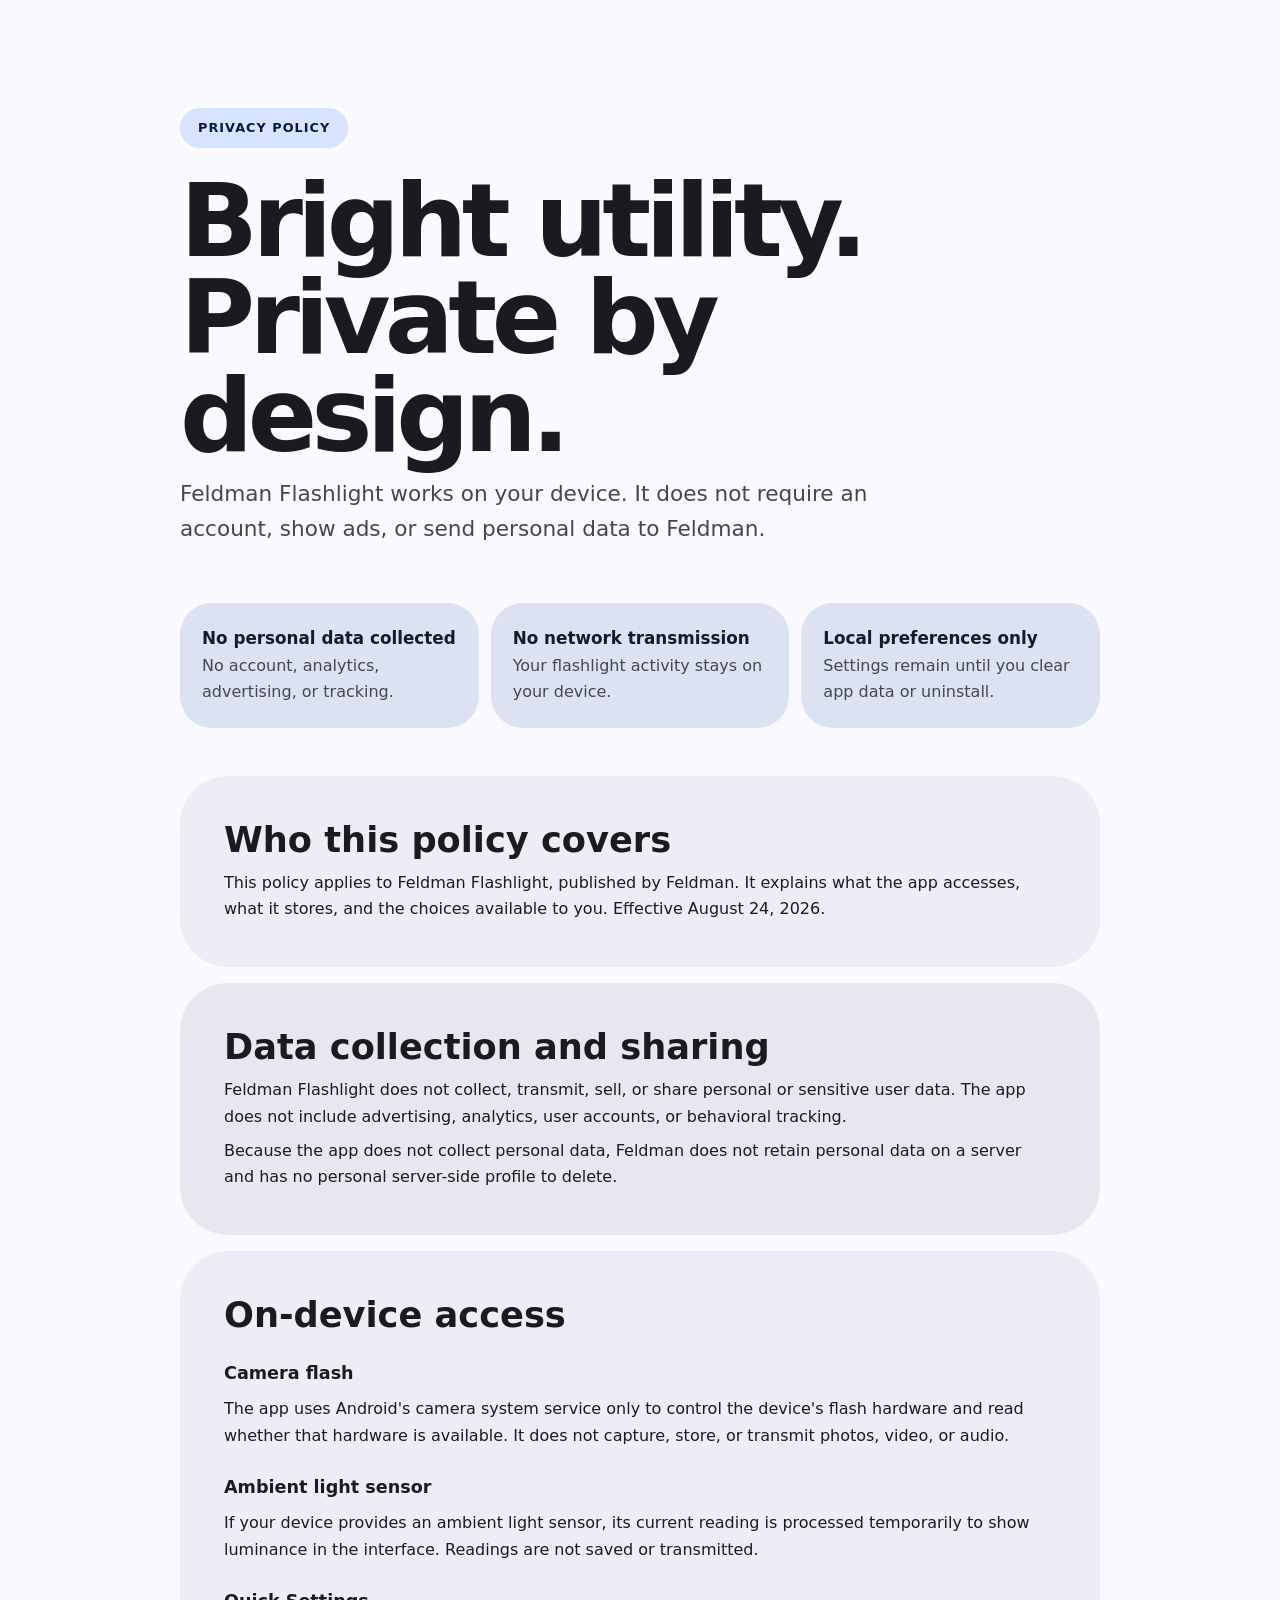
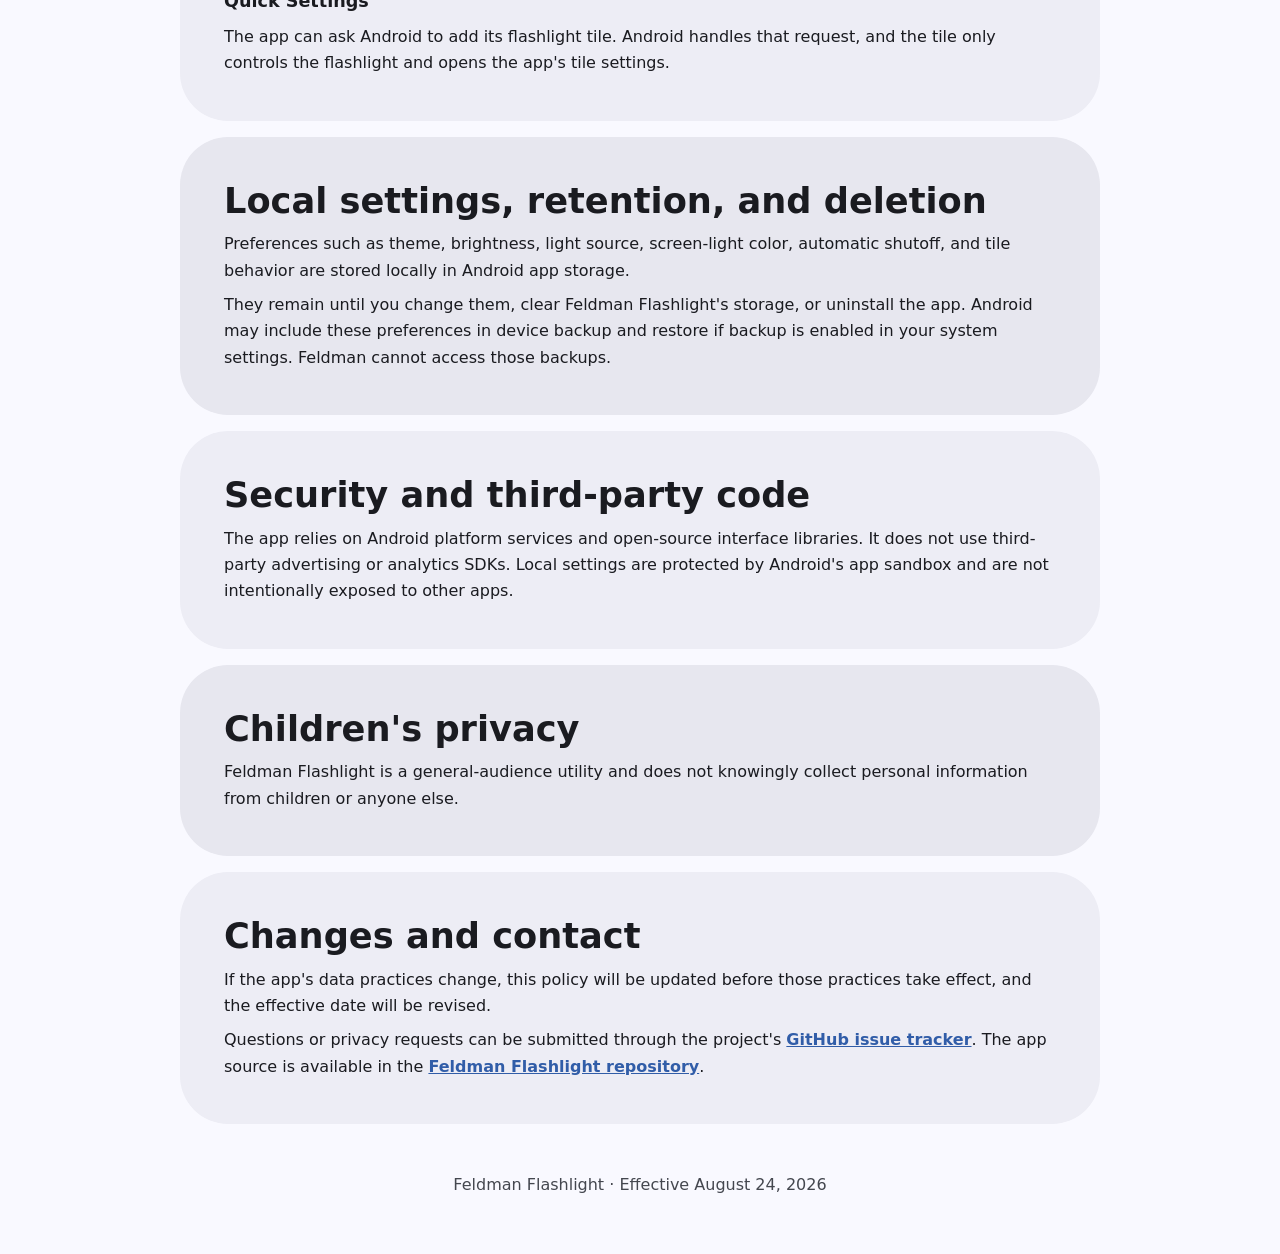
==== privacy-policy.html @ a7101e64 "Prepare beta1 release features" ====
<!doctype html>
<html lang="en">
<head>
  <meta charset="utf-8">
  <meta name="viewport" content="width=device-width, initial-scale=1">
  <meta name="color-scheme" content="light dark">
  <meta name="theme-color" content="#d7e3ff">
  <title>Feldman Flashlight Privacy Policy</title>
  <style>
    :root {
      --md-sys-color-primary: #315da8;
      --md-sys-color-on-primary: #ffffff;
      --md-sys-color-primary-container: #d7e3ff;
      --md-sys-color-on-primary-container: #001b3f;
      --md-sys-color-secondary-container: #dce2f1;
      --md-sys-color-on-secondary-container: #151b29;
      --md-sys-color-surface: #f9f9ff;
      --md-sys-color-surface-container: #ededf5;
      --md-sys-color-surface-container-high: #e7e7ef;
      --md-sys-color-on-surface: #1a1b20;
      --md-sys-color-on-surface-variant: #44474f;
      --md-sys-color-outline: #74777f;
      --md-sys-color-inverse-surface: #2f3036;
      --md-sys-color-inverse-on-surface: #f1f0f7;
      --md-sys-shape-small: 12px;
      --md-sys-shape-medium: 20px;
      --md-sys-shape-large: 32px;
      --md-sys-shape-extra-large: 48px;
      --content-width: 920px;
    }

    @media (prefers-color-scheme: dark) {
      :root {
        --md-sys-color-primary: #aac7ff;
        --md-sys-color-on-primary: #002f67;
        --md-sys-color-primary-container: #174683;
        --md-sys-color-on-primary-container: #d7e3ff;
        --md-sys-color-secondary-container: #414753;
        --md-sys-color-on-secondary-container: #dce2f1;
        --md-sys-color-surface: #121318;
        --md-sys-color-surface-container: #1e1f25;
        --md-sys-color-surface-container-high: #292a30;
        --md-sys-color-on-surface: #e3e2e9;
        --md-sys-color-on-surface-variant: #c4c6d0;
        --md-sys-color-outline: #8e9099;
        --md-sys-color-inverse-surface: #e3e2e9;
        --md-sys-color-inverse-on-surface: #2f3036;
      }
    }

    * { box-sizing: border-box; }
    html { scroll-behavior: smooth; }
    body {
      margin: 0;
      background: var(--md-sys-color-surface);
      color: var(--md-sys-color-on-surface);
      font-family: system-ui, -apple-system, BlinkMacSystemFont, "Segoe UI", sans-serif;
      font-size: 1rem;
      line-height: 1.65;
    }
    a { color: var(--md-sys-color-primary); font-weight: 650; }
    a:focus-visible, .skip-link:focus-visible {
      outline: 3px solid var(--md-sys-color-primary);
      outline-offset: 4px;
      border-radius: var(--md-sys-shape-small);
    }
    .skip-link {
      position: absolute;
      top: -80px;
      left: 16px;
      z-index: 2;
      padding: 12px 18px;
      color: var(--md-sys-color-inverse-on-surface);
      background: var(--md-sys-color-inverse-surface);
      border-radius: var(--md-sys-shape-medium);
    }
    .skip-link:focus { top: 16px; }
    header, main, footer {
      width: min(calc(100% - 32px), var(--content-width));
      margin-inline: auto;
    }
    header { padding-block: clamp(48px, 10vw, 108px) 32px; }
    .eyebrow {
      display: inline-flex;
      min-height: 40px;
      align-items: center;
      padding-inline: 18px;
      background: var(--md-sys-color-primary-container);
      color: var(--md-sys-color-on-primary-container);
      border-radius: var(--md-sys-shape-large);
      font-size: .8rem;
      font-weight: 750;
      letter-spacing: .08em;
      text-transform: uppercase;
    }
    h1 {
      max-width: 780px;
      margin: 24px 0 12px;
      font-size: clamp(2.75rem, 9vw, 6.4rem);
      line-height: .95;
      letter-spacing: -.055em;
    }
    .lede {
      max-width: 700px;
      margin: 0;
      color: var(--md-sys-color-on-surface-variant);
      font-size: clamp(1.08rem, 2.5vw, 1.35rem);
    }
    .summary {
      display: grid;
      grid-template-columns: repeat(3, 1fr);
      gap: 12px;
      margin-block: 24px 48px;
    }
    .summary div {
      padding: 22px;
      background: var(--md-sys-color-secondary-container);
      color: var(--md-sys-color-on-secondary-container);
      border-radius: var(--md-sys-shape-large);
    }
    .summary strong { display: block; font-size: 1.05rem; }
    .summary span { color: var(--md-sys-color-on-surface-variant); }
    article {
      margin-bottom: 16px;
      padding: clamp(24px, 5vw, 44px);
      background: var(--md-sys-color-surface-container);
      border-radius: var(--md-sys-shape-extra-large);
    }
    article:nth-of-type(even) { background: var(--md-sys-color-surface-container-high); }
    h2 { margin: 0 0 10px; font-size: clamp(1.55rem, 4vw, 2.2rem); line-height: 1.15; }
    h3 { margin: 24px 0 6px; font-size: 1.1rem; }
    p, ul { margin-block: 8px 0; }
    ul { padding-left: 1.3rem; }
    footer {
      padding-block: 32px 56px;
      color: var(--md-sys-color-on-surface-variant);
      text-align: center;
    }
    @media (max-width: 680px) {
      .summary { grid-template-columns: 1fr; }
      article { border-radius: var(--md-sys-shape-large); }
    }
    @media (prefers-reduced-motion: reduce) { html { scroll-behavior: auto; } }
  </style>
</head>
<body>
  <a class="skip-link" href="#policy">Skip to privacy policy</a>
  <header>
    <span class="eyebrow">Privacy policy</span>
    <h1>Bright utility.<br>Private by design.</h1>
    <p class="lede">Feldman Flashlight works on your device. It does not require an account, show ads, or send personal data to Feldman.</p>
  </header>

  <main id="policy">
    <section class="summary" aria-label="Privacy summary">
      <div><strong>No personal data collected</strong><span>No account, analytics, advertising, or tracking.</span></div>
      <div><strong>No network transmission</strong><span>Your flashlight activity stays on your device.</span></div>
      <div><strong>Local preferences only</strong><span>Settings remain until you clear app data or uninstall.</span></div>
    </section>

    <article aria-labelledby="scope-heading">
      <h2 id="scope-heading">Who this policy covers</h2>
      <p>This policy applies to Feldman Flashlight, published by Feldman. It explains what the app accesses, what it stores, and the choices available to you. Effective August 24, 2026.</p>
    </article>

    <article aria-labelledby="collection-heading">
      <h2 id="collection-heading">Data collection and sharing</h2>
      <p>Feldman Flashlight does not collect, transmit, sell, or share personal or sensitive user data. The app does not include advertising, analytics, user accounts, or behavioral tracking.</p>
      <p>Because the app does not collect personal data, Feldman does not retain personal data on a server and has no personal server-side profile to delete.</p>
    </article>

    <article aria-labelledby="device-heading">
      <h2 id="device-heading">On-device access</h2>
      <h3>Camera flash</h3>
      <p>The app uses Android's camera system service only to control the device's flash hardware and read whether that hardware is available. It does not capture, store, or transmit photos, video, or audio.</p>
      <h3>Ambient light sensor</h3>
      <p>If your device provides an ambient light sensor, its current reading is processed temporarily to show luminance in the interface. Readings are not saved or transmitted.</p>
      <h3>Quick Settings</h3>
      <p>The app can ask Android to add its flashlight tile. Android handles that request, and the tile only controls the flashlight and opens the app's tile settings.</p>
    </article>

    <article aria-labelledby="storage-heading">
      <h2 id="storage-heading">Local settings, retention, and deletion</h2>
      <p>Preferences such as theme, brightness, light source, screen-light color, automatic shutoff, and tile behavior are stored locally in Android app storage.</p>
      <p>They remain until you change them, clear Feldman Flashlight's storage, or uninstall the app. Android may include these preferences in device backup and restore if backup is enabled in your system settings. Feldman cannot access those backups.</p>
    </article>

    <article aria-labelledby="security-heading">
      <h2 id="security-heading">Security and third-party code</h2>
      <p>The app relies on Android platform services and open-source interface libraries. It does not use third-party advertising or analytics SDKs. Local settings are protected by Android's app sandbox and are not intentionally exposed to other apps.</p>
    </article>

    <article aria-labelledby="children-heading">
      <h2 id="children-heading">Children's privacy</h2>
      <p>Feldman Flashlight is a general-audience utility and does not knowingly collect personal information from children or anyone else.</p>
    </article>

    <article aria-labelledby="changes-heading">
      <h2 id="changes-heading">Changes and contact</h2>
      <p>If the app's data practices change, this policy will be updated before those practices take effect, and the effective date will be revised.</p>
      <p>Questions or privacy requests can be submitted through the project's <a href="https://github.com/feldmandev/feldman-flashlight/issues">GitHub issue tracker</a>. The app source is available in the <a href="https://github.com/feldmandev/feldman-flashlight">Feldman Flashlight repository</a>.</p>
    </article>
  </main>

  <footer>Feldman Flashlight · Effective August 24, 2026</footer>
</body>
</html>
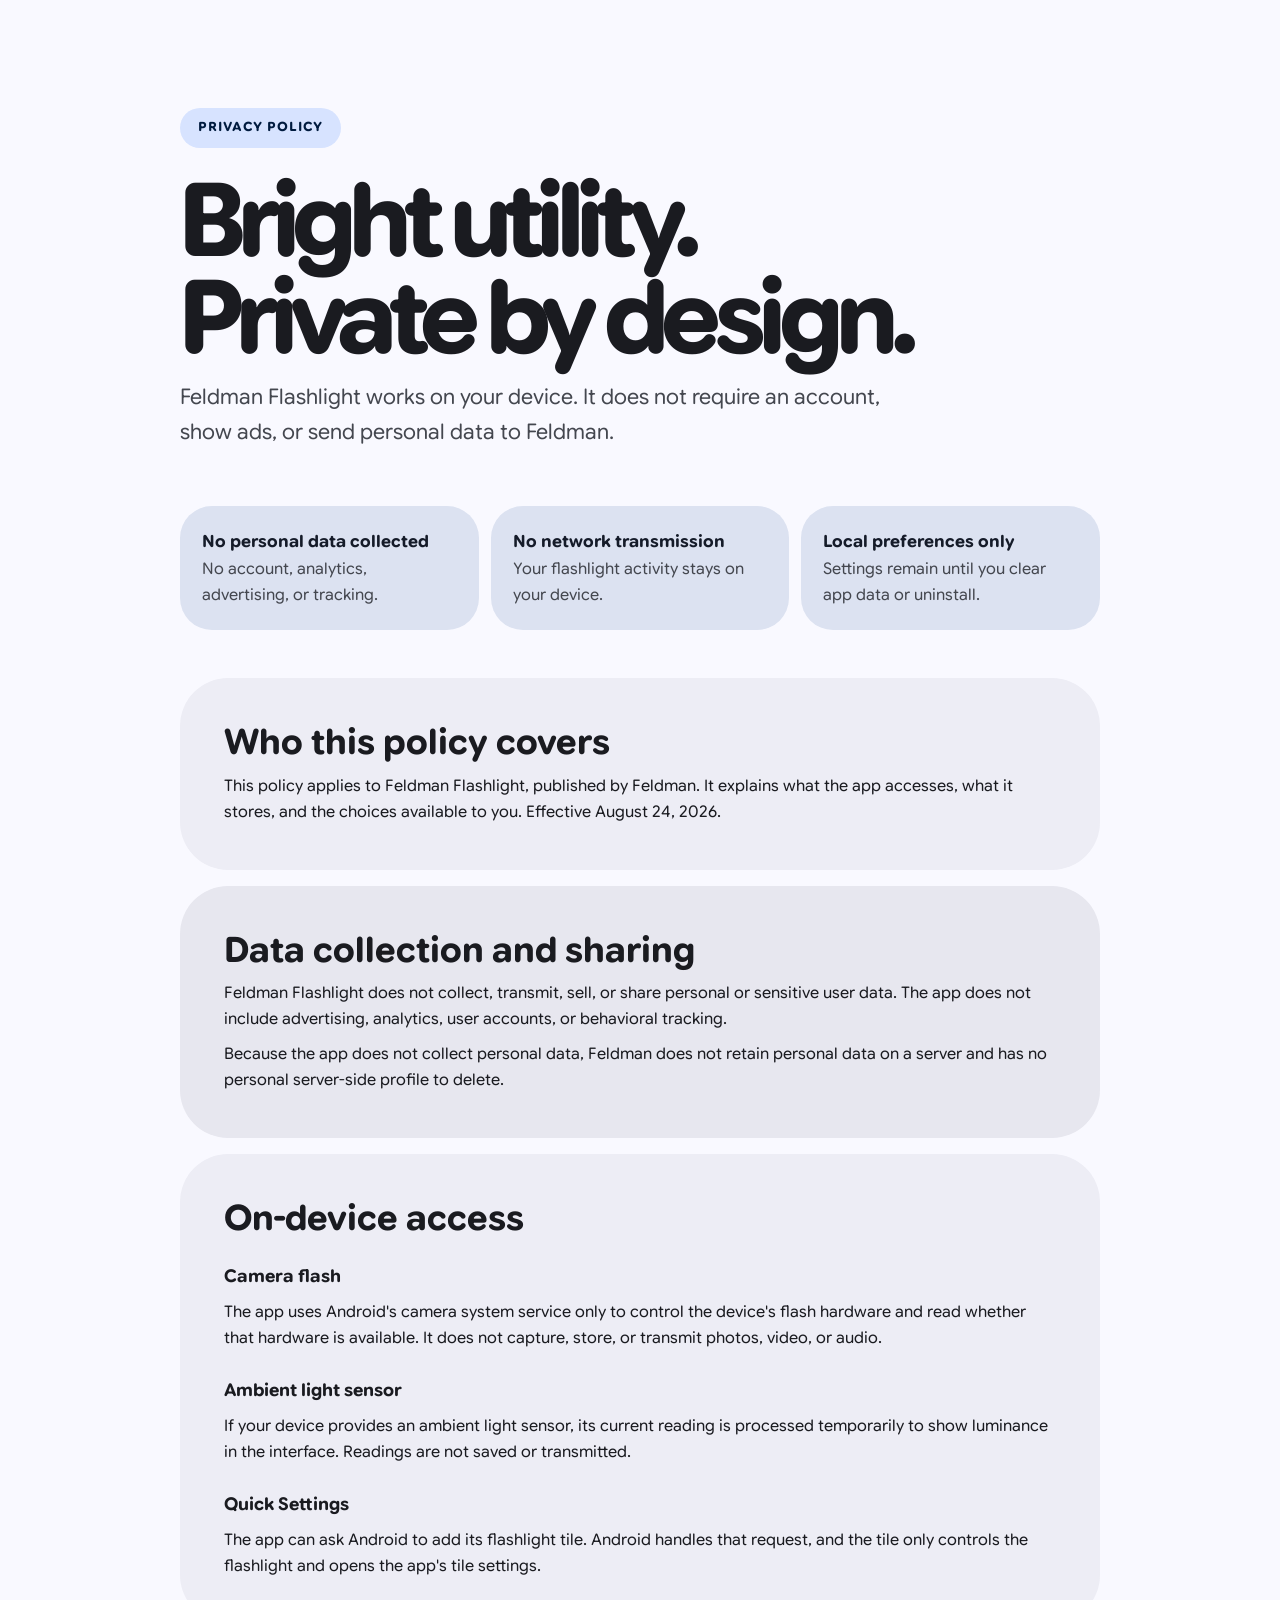
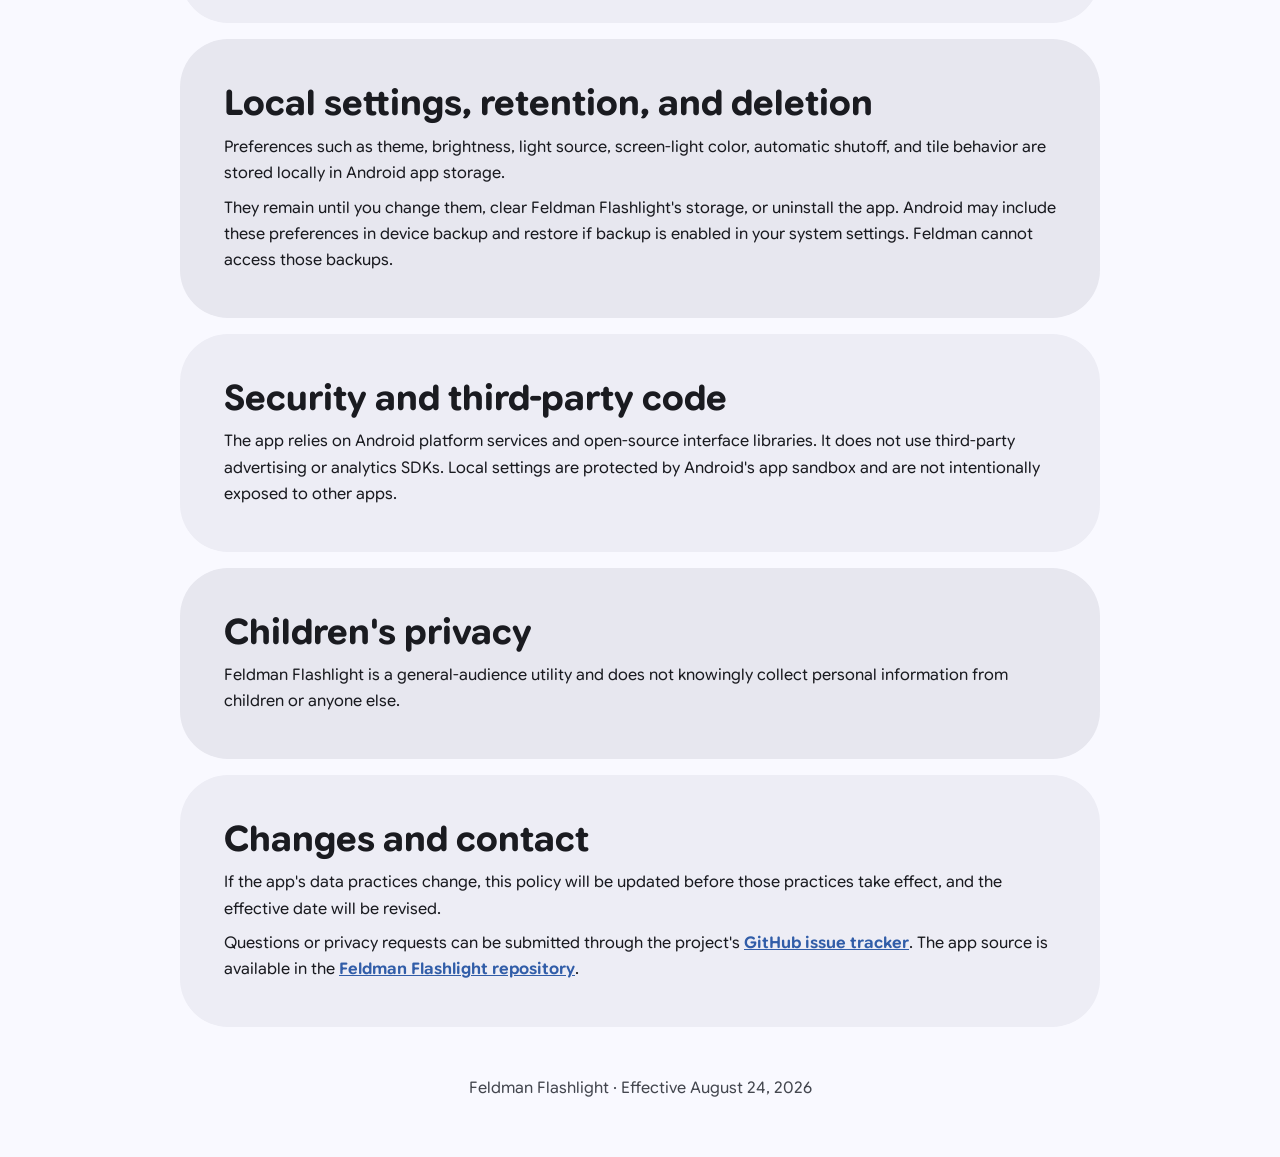
==== commit 6776d5f0: "Clean public release files and add Feldman web font" ====
--- a/privacy-policy.html
+++ b/privacy-policy.html
@@ -7,6 +7,14 @@
   <meta name="theme-color" content="#d7e3ff">
   <title>Feldman Flashlight Privacy Policy</title>
   <style>
+    @font-face {
+      font-family: "Feldman Font";
+      src: url("fonts/FeldmanFont-Rond100.woff2") format("woff2-variations");
+      font-style: normal;
+      font-weight: 1 1000;
+      font-display: swap;
+    }
+
     :root {
       --md-sys-color-primary: #315da8;
       --md-sys-color-on-primary: #ffffff;
@@ -54,7 +62,8 @@
       margin: 0;
       background: var(--md-sys-color-surface);
       color: var(--md-sys-color-on-surface);
-      font-family: system-ui, -apple-system, BlinkMacSystemFont, "Segoe UI", sans-serif;
+      font-family: "Feldman Font", system-ui, sans-serif;
+      font-optical-sizing: auto;
       font-size: 1rem;
       line-height: 1.65;
     }
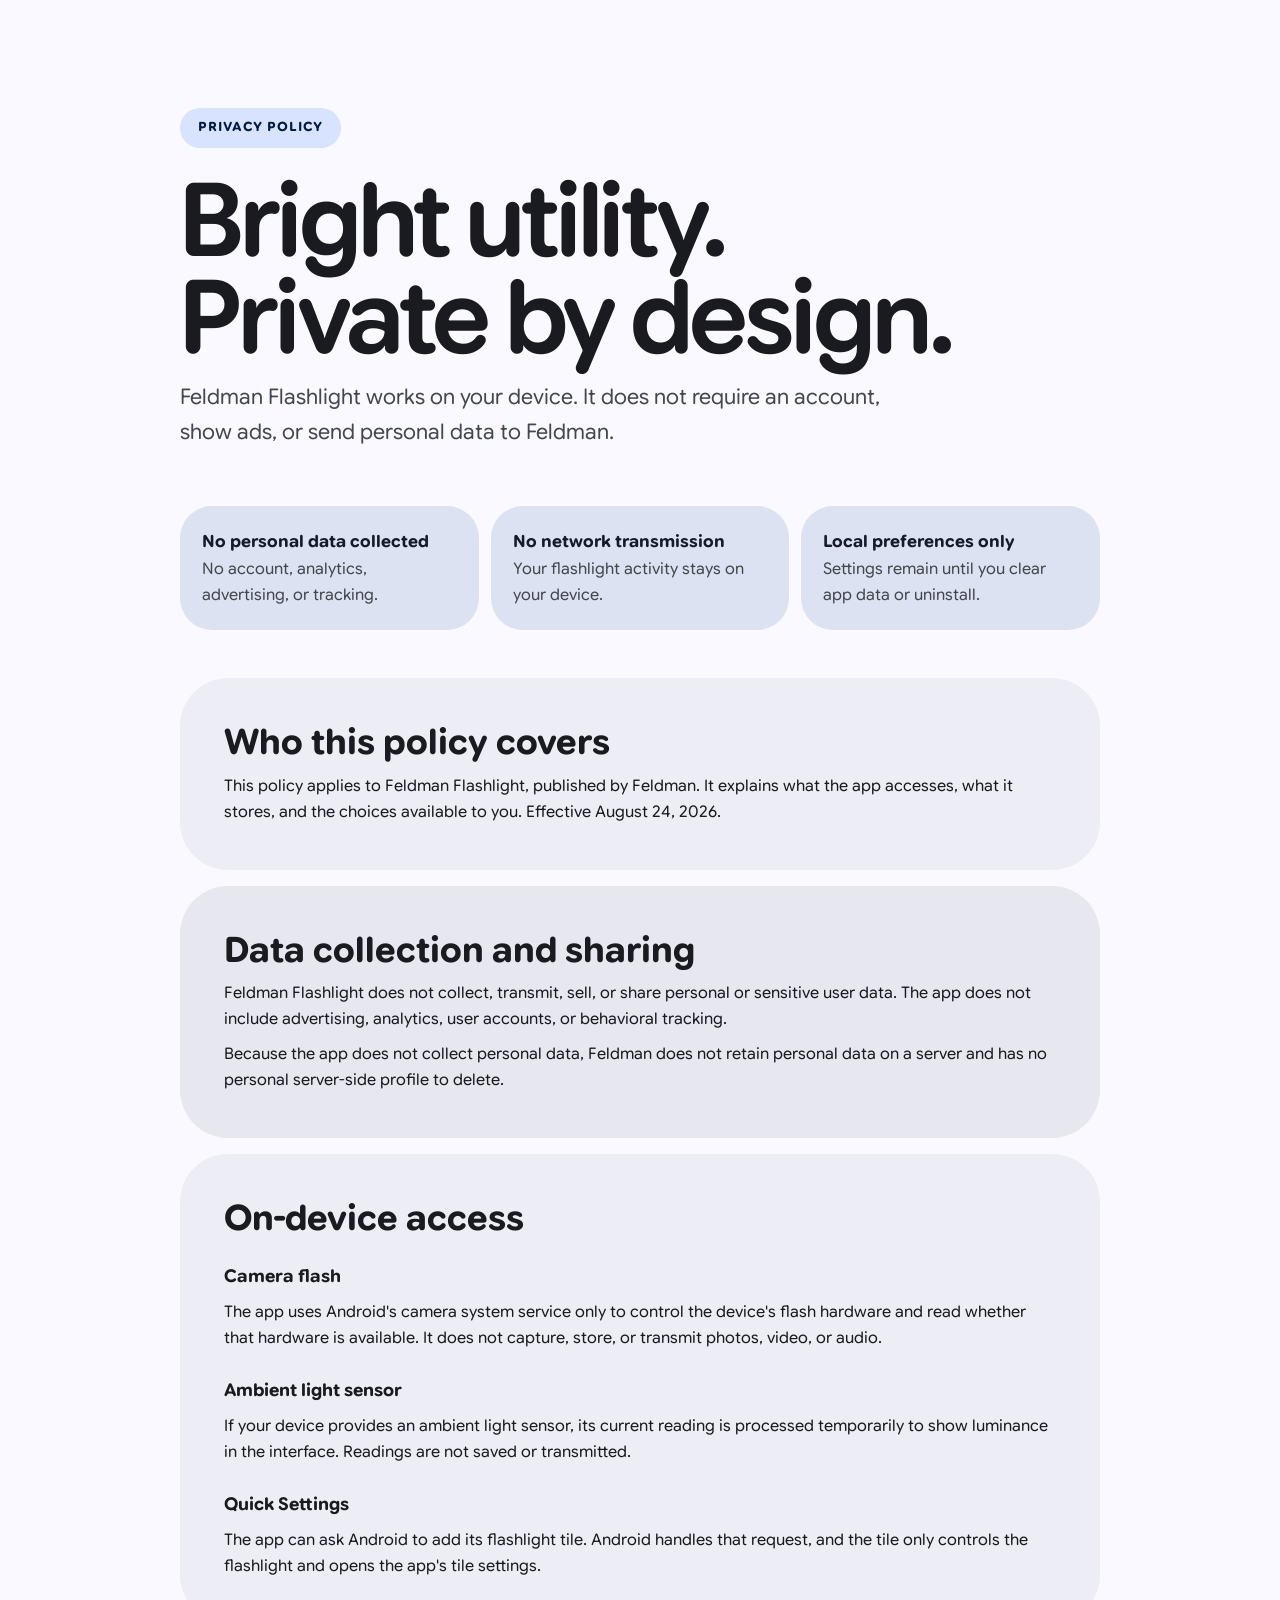
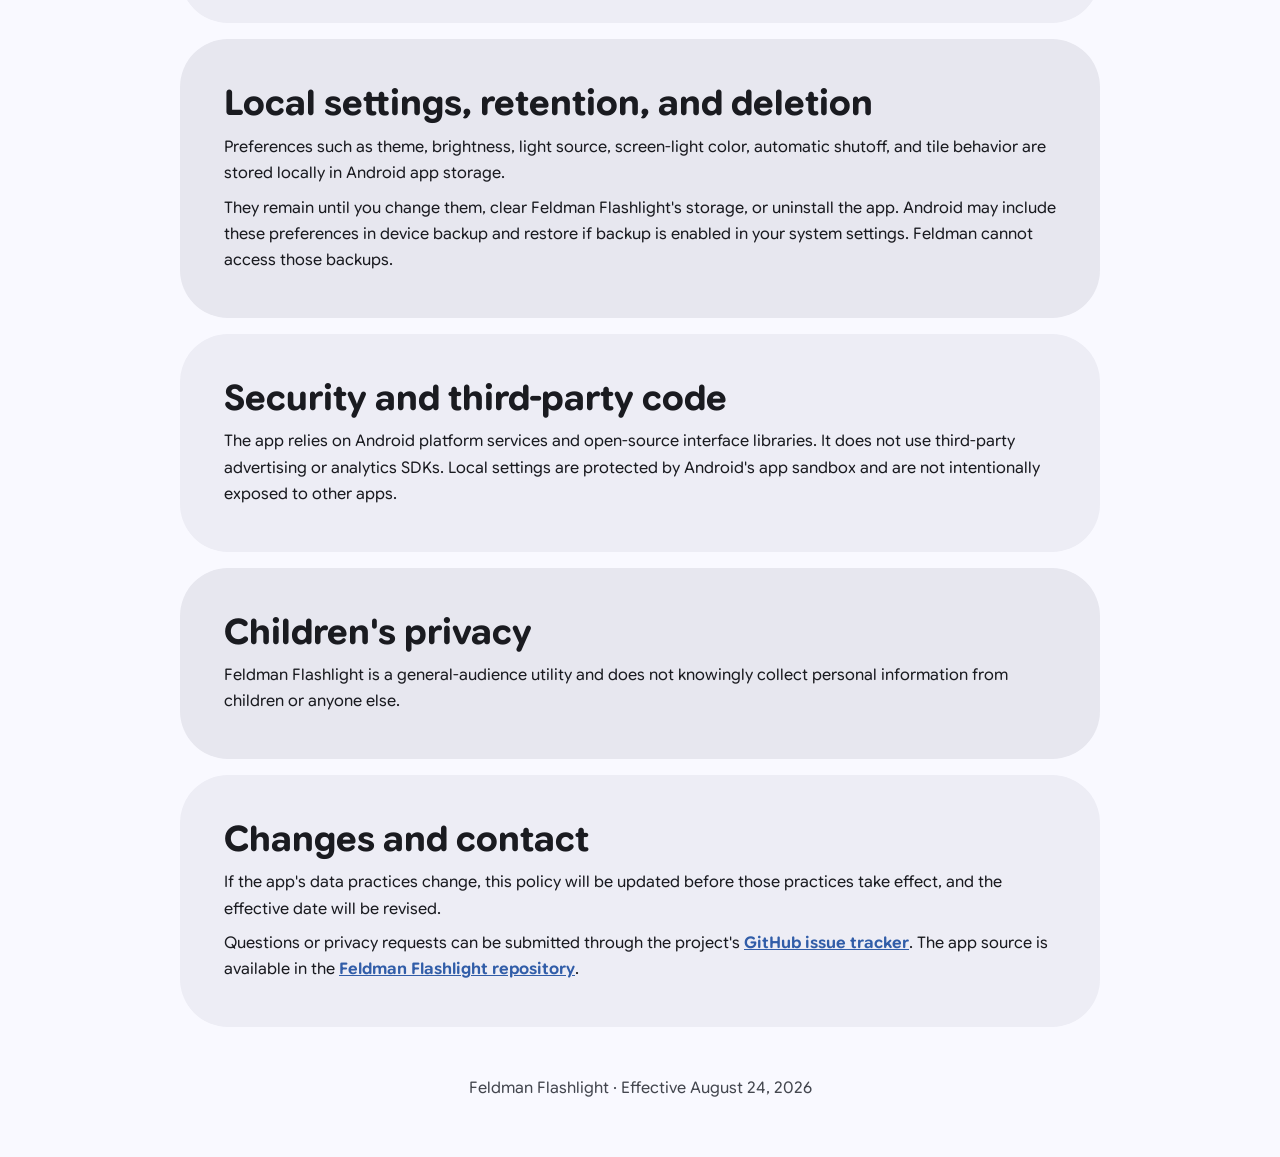
==== commit 117c9a44: "Refine privacy policy title typography" ====
--- a/privacy-policy.html
+++ b/privacy-policy.html
@@ -106,8 +106,9 @@
       max-width: 780px;
       margin: 24px 0 12px;
       font-size: clamp(2.75rem, 9vw, 6.4rem);
+      font-weight: 600;
       line-height: .95;
-      letter-spacing: -.055em;
+      letter-spacing: -.02em;
     }
     .lede {
       max-width: 700px;
